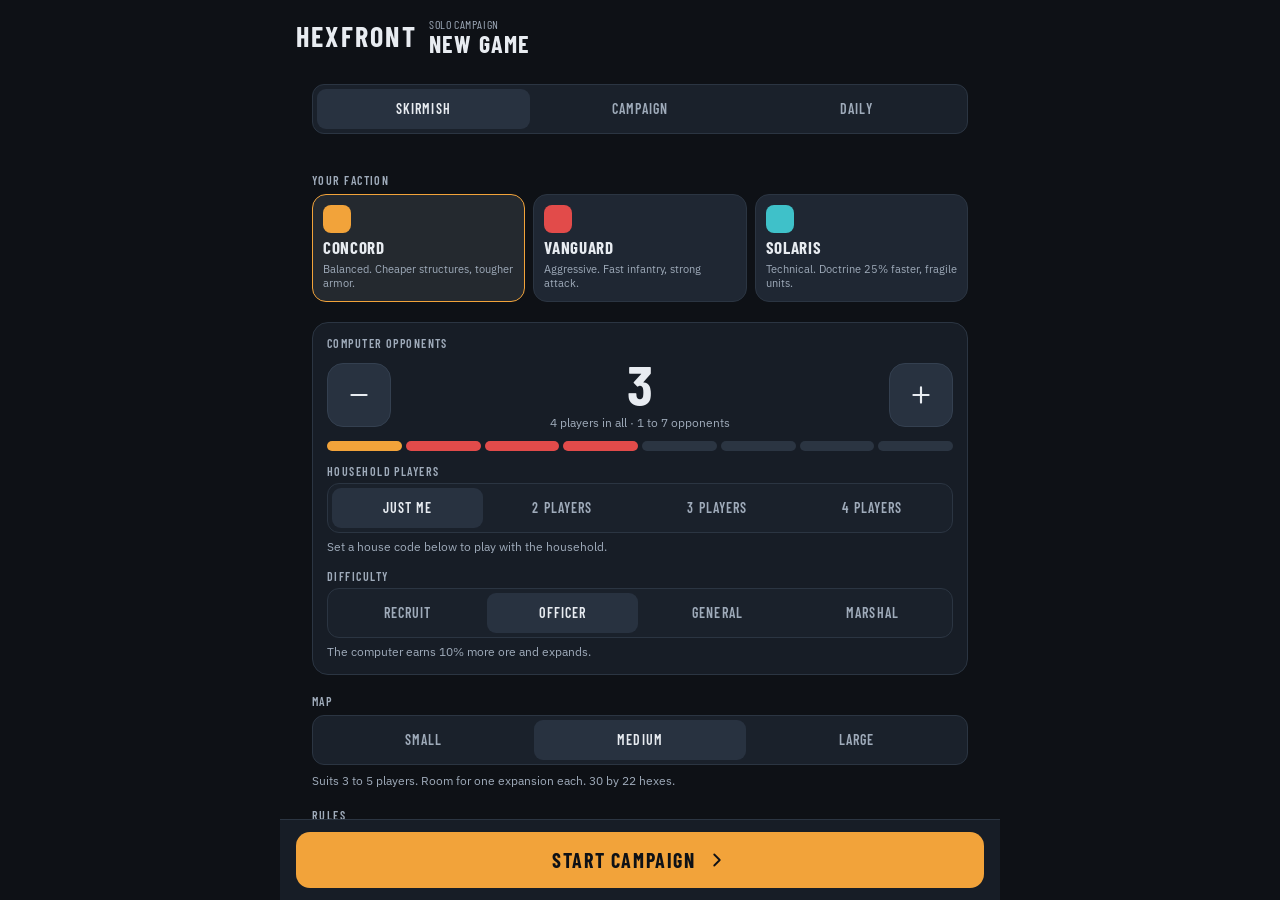
==== index.html @ 1cd72ffb "Hexfront build b8222e4" ====
<!doctype html>
<html lang="en">
<head>
<meta charset="utf-8">
<meta name="viewport" content="width=device-width, initial-scale=1, viewport-fit=cover, user-scalable=no, maximum-scale=1">
<meta name="theme-color" content="#0E1116">
<meta name="apple-mobile-web-app-capable" content="yes">
<meta name="mobile-web-app-capable" content="yes">
<meta name="apple-mobile-web-app-status-bar-style" content="black-translucent">
<title>Hexfront</title>
<link rel="preconnect" href="https://fonts.googleapis.com">
<link rel="preconnect" href="https://fonts.gstatic.com" crossorigin>
<link rel="stylesheet" href="https://fonts.googleapis.com/css2?family=Barlow+Condensed:wght@500;600;700&family=IBM+Plex+Sans:wght@400;500;600&display=swap">
<link rel="manifest" href="./manifest.webmanifest">
<link rel="icon" href="./icon.svg" type="image/svg+xml">
<link rel="apple-touch-icon" href="./icon-192.png">
  <script type="module" crossorigin src="./assets/index-Cc6qx8Zr.js"></script>
  <link rel="modulepreload" crossorigin href="./assets/three-NjItnlYf.js">
  <link rel="stylesheet" crossorigin href="./assets/index-BU2cLosu.css">
</head>
<body>
<div id="app"></div>
<script>
  if ("serviceWorker" in navigator && location.protocol.startsWith("http") && !/localhost|127\.0\.0\.1/.test(location.hostname)) {
    window.addEventListener("load", () => navigator.serviceWorker.register("./sw.js").then((reg) => {
      const announce = () => {
        if (document.getElementById("update-banner")) return;
        const b = document.createElement("button");
        b.id = "update-banner";
        b.textContent = "A new version of Hexfront is ready. Tap to reload.";
        b.style.cssText = "position:fixed;left:12px;right:12px;bottom:calc(16px + env(safe-area-inset-bottom));z-index:99;padding:14px;border-radius:14px;border:1px solid #3FC1C9;background:#171D26;color:#E8ECF1;font:600 15px system-ui,sans-serif;text-align:center;box-shadow:0 8px 24px rgba(0,0,0,.5)";
        b.onclick = () => location.reload();
        document.body.appendChild(b);
      };
      if (reg.waiting && navigator.serviceWorker.controller) announce();
      reg.addEventListener("updatefound", () => { const w = reg.installing; if (!w) return; w.addEventListener("statechange", () => { if (w.state === "installed" && navigator.serviceWorker.controller) announce(); }); });
      setInterval(() => reg.update().catch(() => {}), 10 * 60 * 1000);
    }).catch(() => {}));
  }
</script>
</body>
</html>
---- assets/index-BU2cLosu.css ----
:root{--ground: #0E1116;--panel: #171D26;--raised: #1F2733;--raised2: #283240;--line: #2B3542;--line2: #3A4656;--text: #E8ECF1;--muted: #9FABBA;--soft: #C7D0DB;--accent: #F2A33A;--hostile: #E24B4A;--info: #3FC1C9;--ok: #6CC47A;--influence: #B88CFF;--d: "Barlow Condensed", "IBM Plex Sans", sans-serif;--b: "IBM Plex Sans", system-ui, sans-serif;--safe-b: env(safe-area-inset-bottom, 0px);--safe-t: env(safe-area-inset-top, 0px)}*{box-sizing:border-box;-webkit-tap-highlight-color:transparent}html,body{margin:0;height:100%;background:var(--ground);color:var(--text);font:14px/1.35 var(--b);-webkit-font-smoothing:antialiased;overscroll-behavior:none}body{position:fixed;inset:0;overflow:hidden;touch-action:none}#app{position:absolute;inset:0}button{font:inherit;color:inherit;background:none;border:0;padding:0;cursor:pointer;text-align:left;touch-action:manipulation}button:disabled{cursor:default}svg{display:block;flex:none}.d{font-family:var(--d);letter-spacing:.05em;text-transform:uppercase}.num{font-family:var(--d);font-variant-numeric:tabular-nums}.muted{color:var(--muted)}.row{display:flex;align-items:center;gap:8px}.col{display:flex;flex-direction:column;gap:8px}.grow{flex:1;min-width:0}.lab{font:600 12px/1 var(--d);letter-spacing:.12em;text-transform:uppercase;color:var(--muted)}::-webkit-scrollbar{width:0;height:0}.primary{height:56px;border-radius:14px;background:var(--accent);color:#0e1116;display:flex;align-items:center;justify-content:center;gap:10px;font:700 20px/1 var(--d);letter-spacing:.08em;text-transform:uppercase;width:100%}.primary:disabled{opacity:.45}.primary:active{filter:brightness(.92)}.ghost{height:44px;padding:0 14px;border-radius:12px;border:1px solid var(--line2);display:flex;align-items:center;justify-content:center;gap:8px;font:600 15px/1 var(--d);letter-spacing:.06em;text-transform:uppercase;color:var(--text)}.ghost.sm{height:36px;font-size:13px;padding:0 10px;border-radius:9px}.ghost.round{width:44px;padding:0;border-radius:22px}.act{flex:1;height:48px;min-width:0;padding:0 4px;border-radius:10px;background:var(--raised2);border:1px solid #344050;display:flex;align-items:center;justify-content:center;gap:6px;font:600 14px/1 var(--d);letter-spacing:.06em;text-transform:uppercase;color:var(--text)}.act.on{background:var(--accent);color:#0e1116;border-color:var(--accent)}.act.danger{background:var(--hostile);color:#fff;border-color:var(--hostile)}.act:disabled{opacity:.4}.act .kbd{margin-left:2px}.chip{height:36px;padding:0 10px;border-radius:8px;background:var(--panel);border:1px solid var(--line);display:flex;align-items:center;gap:6px;color:var(--text);white-space:nowrap}.chip .k{font:600 11px/1 var(--d);letter-spacing:.08em;text-transform:uppercase;color:var(--muted)}.chip .v{font:700 18px/1 var(--d);letter-spacing:.02em;font-variant-numeric:tabular-nums}.chip .dl{font:600 12px/1 var(--d);color:var(--ok)}.chip .dl.neg{color:var(--hostile)}.chip.warn{border-color:#8a5a14}.chip.warn .v{color:var(--accent)}.chip.icon{width:36px;padding:0;justify-content:center}.kbd{display:none;align-items:center;justify-content:center;min-width:20px;height:20px;padding:0 5px;border-radius:5px;background:var(--ground);border:1px solid var(--line2);font:600 11px/1 var(--d);color:var(--muted);letter-spacing:.04em}.tile{flex:1;height:72px;border-radius:12px;background:var(--raised);border:1px solid var(--line);display:flex;flex-direction:column;align-items:center;justify-content:center;gap:6px;position:relative;color:var(--text)}.tile.on{border-color:var(--accent);background:#24292f}.tile .l{font:600 12px/1 var(--d);letter-spacing:.08em;text-transform:uppercase;color:var(--soft)}.tile .kbd{position:absolute;top:6px;left:6px}.badge{position:absolute;top:6px;right:6px;min-width:18px;height:18px;padding:0 5px;border-radius:9px;background:var(--accent);color:#0e1116;font:700 12px/18px var(--d);text-align:center}.badge.red{background:var(--hostile);color:#fff}.hp{height:6px;border-radius:3px;background:var(--line);overflow:hidden}.hp i{display:block;height:100%;background:var(--ok)}.hp i.mid{background:var(--accent)}.hp i.low{background:var(--hostile)}.seg{display:flex;gap:4px;padding:4px;border-radius:12px;background:#1a212b;border:1px solid var(--line)}.seg button{flex:1;height:40px;border-radius:9px;display:flex;align-items:center;justify-content:center;font:600 14px/1 var(--d);letter-spacing:.08em;text-transform:uppercase;color:var(--muted)}.seg button.on{background:var(--raised2);color:var(--text)}.card{min-height:104px;padding:10px;border-radius:12px;background:var(--raised);border:1px solid var(--line);display:flex;flex-direction:column;gap:6px;color:var(--text);position:relative;text-align:left}.card .n{font:700 15px/1.05 var(--d);letter-spacing:.03em;text-transform:uppercase}.card .m{font:600 12px/1.2 var(--d);letter-spacing:.04em;color:var(--muted);font-variant-numeric:tabular-nums;display:flex;gap:6px;align-items:center;flex-wrap:wrap}.card .blurb{font-size:11px;color:var(--muted);line-height:1.3}.card.lock{opacity:.5}.card.poor .ore{color:var(--hostile)}.card .pw.plus{color:var(--ok)}.card .pw.minus{color:var(--accent)}.listrow{display:flex;align-items:center;gap:10px;min-height:52px;padding:8px 12px;border-radius:12px;background:var(--raised);border:1px solid var(--line);color:var(--text);width:100%;text-align:left}.listrow .t{font:700 15px/1.1 var(--d);letter-spacing:.04em;text-transform:uppercase}.listrow .s{font-size:12px;color:var(--muted);margin-top:2px}.listrow.on{border-color:var(--accent);background:#24292f}.tok{min-width:30px;height:24px;padding:0 6px;border-radius:6px;display:inline-flex;align-items:center;justify-content:center;font:700 13px/1 var(--d);letter-spacing:.06em;color:#0e1116;background:var(--accent);flex:none}.tok.big{width:44px;height:44px;border-radius:10px;font-size:18px}.ring{width:36px;height:36px;border-radius:18px;background:conic-gradient(var(--accent) 0 var(--p, 0%),var(--line) var(--p, 0%) 100%);display:flex;align-items:center;justify-content:center;flex:none}.ring i{width:26px;height:26px;border-radius:13px;background:var(--raised);display:flex;align-items:center;justify-content:center;font:700 12px/1 var(--d);font-style:normal;color:var(--text)}.stat{flex:1;padding:8px 10px;border-radius:10px;background:var(--raised);border:1px solid var(--line)}.stat .k{font:600 11px/1 var(--d);letter-spacing:.08em;text-transform:uppercase;color:var(--muted)}.stat .v{font:700 20px/1.1 var(--d);font-variant-numeric:tabular-nums;margin-top:3px}.stat.warn{border-color:#8a5a14}.stat.warn .v{color:var(--accent)}.toggle{width:48px;height:28px;border-radius:14px;background:var(--accent);position:relative;flex:none}.toggle i{position:absolute;top:3px;left:23px;width:22px;height:22px;border-radius:11px;background:#0e1116;transition:left .15s}.toggle.off{background:var(--line2)}.toggle.off i{left:3px;background:var(--muted)}.tag{display:inline-flex;align-items:center;gap:6px;height:24px;padding:0 8px;border-radius:6px;background:var(--raised);border:1px solid var(--line);font:600 11px/1 var(--d);letter-spacing:.1em;text-transform:uppercase;color:var(--soft)}.setup{position:absolute;inset:0;display:flex;flex-direction:column;background:var(--ground);max-width:560px;margin:0 auto}.setup .head{padding:calc(16px + var(--safe-t)) 16px 0;display:flex;align-items:center;gap:12px}.setup .body{flex:1;overflow-y:auto;padding:20px 16px 16px;display:flex;flex-direction:column;gap:20px}.setup .foot{padding:12px 16px calc(12px + var(--safe-b));background:var(--panel);border-top:1px solid var(--line)}.fac{flex:1;min-height:92px;padding:10px;border-radius:14px;background:var(--raised);border:1px solid var(--line);display:flex;flex-direction:column;gap:6px;color:var(--text)}.fac.on{border-color:var(--fc, var(--accent));background:#24292f}.fac .sw{width:28px;height:28px;border-radius:8px}.fac .n{font:700 17px/1 var(--d);letter-spacing:.04em;text-transform:uppercase}.fac .s{font-size:11px;color:var(--muted);line-height:1.3}.step{width:64px;height:64px;border-radius:16px;background:var(--raised2);border:1px solid #344050;display:flex;align-items:center;justify-content:center;color:var(--text);flex:none}.step:disabled{opacity:.35}.slot{flex:1;height:10px;border-radius:5px;background:var(--line)}.slot.me{background:var(--accent)}.slot.en{background:var(--hostile)}.panelbox{display:flex;flex-direction:column;gap:10px;padding:14px;border-radius:16px;background:var(--panel);border:1px solid var(--line)}.title-xl{font:700 56px/.9 var(--d);font-variant-numeric:tabular-nums}.hero{font:700 44px/.95 var(--d);letter-spacing:.08em;text-transform:uppercase}#game{position:absolute;inset:0;display:grid;grid-template-columns:1fr;grid-template-rows:1fr}#game .map{position:relative;grid-area:1 / 1;overflow:hidden;background:#0b0e12}#game .map canvas{position:absolute;inset:0;width:100%;height:100%;display:block}.labels{position:absolute;inset:0;pointer-events:none;overflow:hidden}.lbl{position:absolute;left:0;top:0;white-space:nowrap;font:600 11px/1 var(--d);letter-spacing:.08em;text-transform:uppercase;color:var(--text);text-shadow:0 1px 2px #000,0 0 6px #000;will-change:transform}.lbl.city{padding:2px 6px;border-radius:4px;background:#0e1116b3;border:1px solid rgba(255,255,255,.12)}.lbl.warn{padding:2px 6px;border-radius:4px;background:#e24b4aeb;color:#fff;font-size:10px}.lbl.city.mine{border-color:#f2a33a99}.lbl.city.theirs{border-color:#e24b4a99}.lbl.fx{font-size:15px;font-weight:700}.lbl.fx.dmg{color:#fff}.lbl.fx.ore{color:#f2b14a}.lbl.fx.cap{color:#fff;font-size:13px}.top{position:absolute;left:12px;right:12px;top:calc(12px + var(--safe-t));display:flex;gap:6px;align-items:center;z-index:3;pointer-events:none}.top>*{pointer-events:auto}.pill{position:absolute;left:50%;transform:translate(-50%);top:calc(58px + var(--safe-t));height:32px;padding:0 12px;border-radius:16px;background:#0e1116eb;border:1px solid var(--line);display:flex;align-items:center;gap:8px;font:600 13px/1 var(--d);letter-spacing:.1em;text-transform:uppercase;white-space:nowrap;color:var(--text);z-index:3;max-width:calc(100% - 24px);overflow:hidden;text-overflow:ellipsis}.pill .dot{width:8px;height:8px;border-radius:4px;background:var(--accent);flex:none}.pill .dot.red{background:var(--hostile)}.floats{position:absolute;right:12px;bottom:var(--dock-h, 280px);display:flex;flex-direction:column;gap:8px;z-index:3;transform:translateY(-12px)}.float{width:48px;height:48px;border-radius:24px;background:#171d26f0;border:1px solid var(--line2);display:flex;align-items:center;justify-content:center;color:var(--text);position:relative}.float .badge{top:-4px;right:-4px}.dock{position:absolute;left:0;right:0;bottom:0;background:#171d26f7;border-top:1px solid var(--line);border-radius:20px 20px 0 0;padding:8px 12px calc(12px + var(--safe-b));display:flex;flex-direction:column;gap:10px;z-index:4}.dock .handle{width:40px;height:4px;border-radius:2px;background:var(--line2);margin:0 auto 2px}.selcard{display:flex;flex-direction:column;gap:10px;padding:10px 12px;border-radius:14px;background:#1a212b;border:1px solid var(--line)}.selcard .name{font:700 20px/1 var(--d);letter-spacing:.04em;text-transform:uppercase}.selcard .sub{font-size:12px;color:var(--muted);margin-top:4px}.selcard .big{font:700 20px/1 var(--d)}.tiles{display:flex;gap:8px}.left{display:none}.sheet{position:absolute;inset:30% 0 0;background:var(--panel);border-top:1px solid var(--line);border-radius:20px 20px 0 0;z-index:6;display:flex;flex-direction:column;transform:translateY(105%);transition:transform .22s cubic-bezier(.2,.8,.2,1)}.sheet.open{transform:translateY(0)}.sheet .handle{width:40px;height:4px;border-radius:2px;background:var(--line2);margin:8px auto 0;flex:none}.sheet .shead{display:flex;align-items:center;gap:12px;padding:10px 12px 0;flex:none}.sheet .sbody{flex:1;overflow-y:auto;padding:12px;display:flex;flex-direction:column;gap:12px;-webkit-overflow-scrolling:touch}.sheet .sfoot{padding:10px 12px calc(10px + var(--safe-b));border-top:1px solid var(--line);display:flex;gap:8px;flex:none}.sheet .title{font:700 22px/1 var(--d);letter-spacing:.04em;text-transform:uppercase}.sheet .subtitle{font-size:12px;color:var(--muted);margin-top:3px}.scrim{position:absolute;inset:0;background:#0e111673;z-index:5;opacity:0;pointer-events:none;transition:opacity .2s}.scrim.on{opacity:1;pointer-events:auto}.grid3{display:grid;grid-template-columns:repeat(3,minmax(0,1fr));gap:8px}.grid2{display:grid;grid-template-columns:repeat(2,minmax(0,1fr));gap:8px}.radial{position:absolute;inset:0;z-index:8;display:none}.radial.on{display:block}.radial .dim{position:absolute;inset:0;background:#0e11168c}.rb{position:absolute;width:64px;height:64px;margin:-32px 0 0 -32px;border-radius:32px;background:var(--raised);border:2px solid var(--line2);display:flex;flex-direction:column;align-items:center;justify-content:center;gap:3px;color:var(--text);font:600 11px/1 var(--d);letter-spacing:.06em;text-transform:uppercase;box-shadow:0 6px 18px #00000080;transition:transform .08s}.rb.hot{transform:scale(1.12);border-color:#fff}.rb.attack.hot{background:var(--hostile);color:#fff}.rb.move.hot,.rb.harvest.hot,.rb.fortify.hot,.rb.rally.hot{background:var(--accent);color:#0e1116}.rb.off{opacity:.4}.rb.cancel{background:var(--ground)}.radial .info{position:absolute;left:24px;right:24px;padding:12px 14px;border-radius:14px;background:#171d26f7;border:1px solid var(--line);display:flex;gap:12px;align-items:center}.radial .hint{position:absolute;left:0;right:0;bottom:0;padding:16px 24px calc(28px + var(--safe-b));background:#171d26f7;border-top:1px solid var(--line);border-radius:20px 20px 0 0;text-align:center}.feed{display:flex;flex-direction:column;padding:4px 12px;border-radius:14px;background:#1a212b;border:1px solid var(--line);max-height:132px;overflow-y:auto}.ev{display:flex;gap:10px;align-items:flex-start;padding:7px 0;border-top:1px solid #222B36;font-size:13px}.ev:first-child{border-top:0}.ev .t{font:700 13px/1.2 var(--d);color:var(--muted);font-variant-numeric:tabular-nums;width:34px;flex:none}.scrub{position:relative;height:6px;border-radius:3px;background:var(--line);margin:14px 6px 10px}.scrub .fill{position:absolute;left:0;top:0;bottom:0;border-radius:3px;background:var(--accent)}.scrub .tick{position:absolute;top:-4px;width:3px;height:14px;border-radius:2px;background:var(--text);margin-left:-1px}.scrub .tick.soon{background:#4b5868}.scrub .knob{position:absolute;top:-7px;width:20px;height:20px;margin-left:-10px;border-radius:10px;background:#fff;border:3px solid var(--accent)}.scrub input{position:absolute;left:-10px;right:-10px;top:-16px;height:38px;width:calc(100% + 20px);opacity:0;margin:0;cursor:pointer}.ctl{width:48px;height:48px;border-radius:12px;background:var(--raised2);border:1px solid #344050;display:flex;align-items:center;justify-content:center;color:var(--text);flex:none}.spd{flex:1;height:40px;border-radius:10px;display:flex;align-items:center;justify-content:center;font:700 16px/1 var(--d);color:var(--muted)}.spd.on{background:var(--raised2);color:var(--text)}.screen{position:absolute;z-index:10;background:var(--ground);display:flex;flex-direction:column;padding:calc(20px + var(--safe-t)) 16px calc(20px + var(--safe-b));gap:16px;overflow-y:auto;max-width:560px;margin:0 auto;inset:0}.screen.wide{max-width:720px}.segs{display:flex;gap:6px}.segs i{flex:1;height:4px;border-radius:2px;background:var(--line)}.segs i.on{background:var(--accent)}.h1{font:700 30px/1.02 var(--d);letter-spacing:.03em;text-transform:uppercase;margin:0}.dcard{display:flex;flex-direction:column;gap:12px;padding:16px 14px;border-radius:18px;background:var(--panel);border:1px solid var(--line)}.dcard .ttl{font:700 24px/1.05 var(--d);letter-spacing:.03em;text-transform:uppercase}.dcard p{margin:0;font-size:14px;color:var(--soft)}.choice{display:flex;align-items:center;gap:12px;min-height:60px;padding:10px 12px;border-radius:14px;background:var(--raised);border:1px solid #344050;color:var(--text);width:100%;text-align:left}.choice.rec{border-color:var(--accent);background:#24292f}.choice .t{font:700 16px/1.05 var(--d);letter-spacing:.04em;text-transform:uppercase;display:block}.choice .s{font-size:12px;color:var(--muted);margin-top:3px;display:block}.choice .key{width:28px;height:28px;border-radius:8px;background:var(--raised2);display:flex;align-items:center;justify-content:center;font:700 14px/1 var(--d);flex:none}.choice.rec .key{background:var(--accent);color:#0e1116}.next{display:flex;align-items:center;gap:10px;padding:10px 12px;border-radius:12px;background:var(--panel);border:1px solid var(--line);color:var(--muted);font:600 13px/1.1 var(--d);letter-spacing:.04em;text-transform:uppercase}.lane .lh{display:flex;align-items:center;gap:8px;font:600 12px/1 var(--d);letter-spacing:.1em;text-transform:uppercase;color:var(--muted);margin-bottom:8px}.strip{display:flex;gap:8px;overflow-x:auto;padding-bottom:4px}.tc{flex:0 0 150px;min-height:108px;padding:10px;border-radius:12px;background:var(--raised);border:1px solid var(--line);display:flex;flex-direction:column;gap:6px;color:var(--text);text-align:left}.tc .n{font:700 15px/1.05 var(--d);letter-spacing:.03em;text-transform:uppercase}.tc .m{font-size:12px;color:var(--muted);line-height:1.3}.tc .st{margin-top:auto;font:600 11px/1 var(--d);letter-spacing:.08em;text-transform:uppercase;color:var(--muted);display:flex;align-items:center;gap:6px}.tc.done{opacity:.6}.tc.done .st{color:var(--ok)}.tc.now{border-color:var(--accent);background:#24292f}.tc.now .st{color:var(--accent)}.tc.lock{opacity:.45}.tc.avail .st{color:var(--info)}.coach{position:absolute;left:12px;right:12px;top:calc(100px + var(--safe-t));padding:12px 14px;border-radius:14px;background:#171d26f7;border:1px solid var(--info);z-index:7;box-shadow:0 8px 24px #0006}@media(min-width:1024px){.coach{left:auto;right:16px;top:60px;width:380px}}.toast{position:absolute;left:50%;transform:translate(-50%);bottom:calc(var(--dock-h, 280px) + 8px);padding:10px 14px;border-radius:12px;background:#0e1116f2;border:1px solid var(--line2);font-size:13px;color:var(--text);z-index:7;max-width:calc(100% - 32px);text-align:center;opacity:0;transition:opacity .2s;pointer-events:none}.toast.on{opacity:1}.toast.act{pointer-events:auto;display:flex;align-items:center;gap:10px}.toastbtn{flex:none;min-height:36px;padding:0 14px;border-radius:10px;background:var(--accent);color:#0e1116;font:700 13px/1 var(--d);letter-spacing:.04em;text-transform:uppercase}.selclose{flex:none;align-self:flex-start;width:36px;height:36px;margin:-4px -6px 0 0;border-radius:10px;display:grid;place-items:center;color:var(--muted);background:transparent;border:1px solid var(--line)}.selclose:hover{color:var(--text);border-color:var(--line2)}@media(min-width:1024px){.kbd{display:inline-flex}#game{grid-template-columns:250px minmax(0,1fr) 340px;grid-template-rows:60px minmax(0,1fr) auto}#game .map{grid-area:2 / 2}.top{position:static;grid-area:1 / 1 / 2 / 4;padding:0 16px;background:#11161d;border-bottom:1px solid var(--line);pointer-events:auto}.top .brand{display:block}.pill{top:16px}.floats{bottom:16px;transform:none}.dock{position:static;grid-area:3 / 1 / 4 / 4;border-radius:0;flex-direction:row;align-items:center;padding:12px 16px;gap:12px}.dock .handle{display:none}.dock .selcard{flex:1 1 420px;min-width:0}.dock .tiles{flex:1 1 360px}.dock .primary{flex:0 1 280px;width:auto;height:72px;padding:0 24px}.left{display:flex;flex-direction:column;gap:10px;grid-area:2 / 1;padding:12px;border-right:1px solid var(--line);background:#11161d;overflow-y:auto}.sheet{position:static;grid-area:2 / 3;transform:none;border-radius:0;border-top:0;border-left:1px solid var(--line);background:#11161d;top:auto;transition:none}.sheet .handle,.scrim{display:none}.screen{position:absolute;inset:60px 340px auto 250px;min-height:0;max-height:calc(100% - 60px);margin:0;max-width:none;border-right:1px solid var(--line);padding:28px 40px}.screen.wide{inset:60px 0 0;max-width:none;border:0;padding:40px max(40px,calc((100% - 760px)/2))}.radial .hint{left:250px;right:340px}.toast{bottom:140px}.setup{max-width:720px}.setup .body{padding:28px 32px}}.selcard .standing{gap:6px;flex-wrap:wrap}.selcard .standing .ghost.sm{flex:1 1 0;min-width:0;display:inline-flex;align-items:center;justify-content:center;gap:4px}.ghost.sm.on{border-color:var(--accent);color:var(--accent)}.lbl.odds{padding:3px 6px;border-radius:5px;font-size:12px;color:#0e1116;text-shadow:none}.lbl.odds.good{background:#6cc47a}.lbl.odds.even{background:#f2a33a}.lbl.odds.bad{background:#e24b4a;color:#fff}.lbl.eta{padding:2px 6px;border-radius:4px;background:#ffd48af2;color:#0e1116;text-shadow:none;font-size:10px}.lbl.ghost{color:#9fabba;font-size:9px;opacity:.9}.objective{position:absolute;left:50%;transform:translate(-50%);top:calc(96px + var(--safe-t));height:26px;padding:0 10px;border-radius:13px;background:#0e1116d9;border:1px solid rgba(242,177,74,.45);display:flex;align-items:center;gap:6px;font:600 11px/1 var(--d);letter-spacing:.06em;text-transform:uppercase;white-space:nowrap;color:#f2b14a;z-index:3;max-width:calc(100% - 24px);overflow:hidden;text-overflow:ellipsis}.lbl.orefield{font-size:13px;font-weight:700}.lbl.orefield.mine{color:#f2b14a}.lbl.orefield.theirs{color:#e24b4a}.lbl.orefield.free{color:#e8edf2}.editor{position:fixed;inset:0;z-index:50;background:var(--ground);overflow-y:auto;padding:calc(16px + var(--safe-t, 0px)) 16px 24px;display:flex;flex-direction:column;gap:12px;max-width:940px;margin:0 auto}.edwrap{display:flex;justify-content:center}.edcanvas{touch-action:none;border-radius:10px;background:#0b0e12}.edpal{display:flex;flex-wrap:wrap;gap:6px}.edtool{display:inline-flex;align-items:center;gap:6px;height:34px;padding:0 10px;border-radius:9px;border:1px solid var(--line);background:var(--raised);color:var(--text);font:600 12px/1 var(--d);letter-spacing:.04em;text-transform:uppercase}.edtool.on{border-color:var(--accent);color:var(--accent)}.edtool .sw{width:14px;height:14px;border-radius:3px;flex:none}.medals{display:grid;grid-template-columns:repeat(auto-fill,minmax(160px,1fr));gap:6px}.medal{display:flex;gap:8px;align-items:flex-start;padding:8px;border-radius:10px;border:1px solid var(--line);opacity:.55}.medal.got{opacity:1;border-color:#f2b14a80}.medal .mi{font-size:18px;line-height:1}.medal .t{font:700 13px/1.1 var(--d);text-transform:uppercase;letter-spacing:.04em}.medal .s{font-size:11px;color:var(--muted);margin-top:2px}.lbl.oreamt{font-size:11px;font-weight:700;color:#f2b14a}
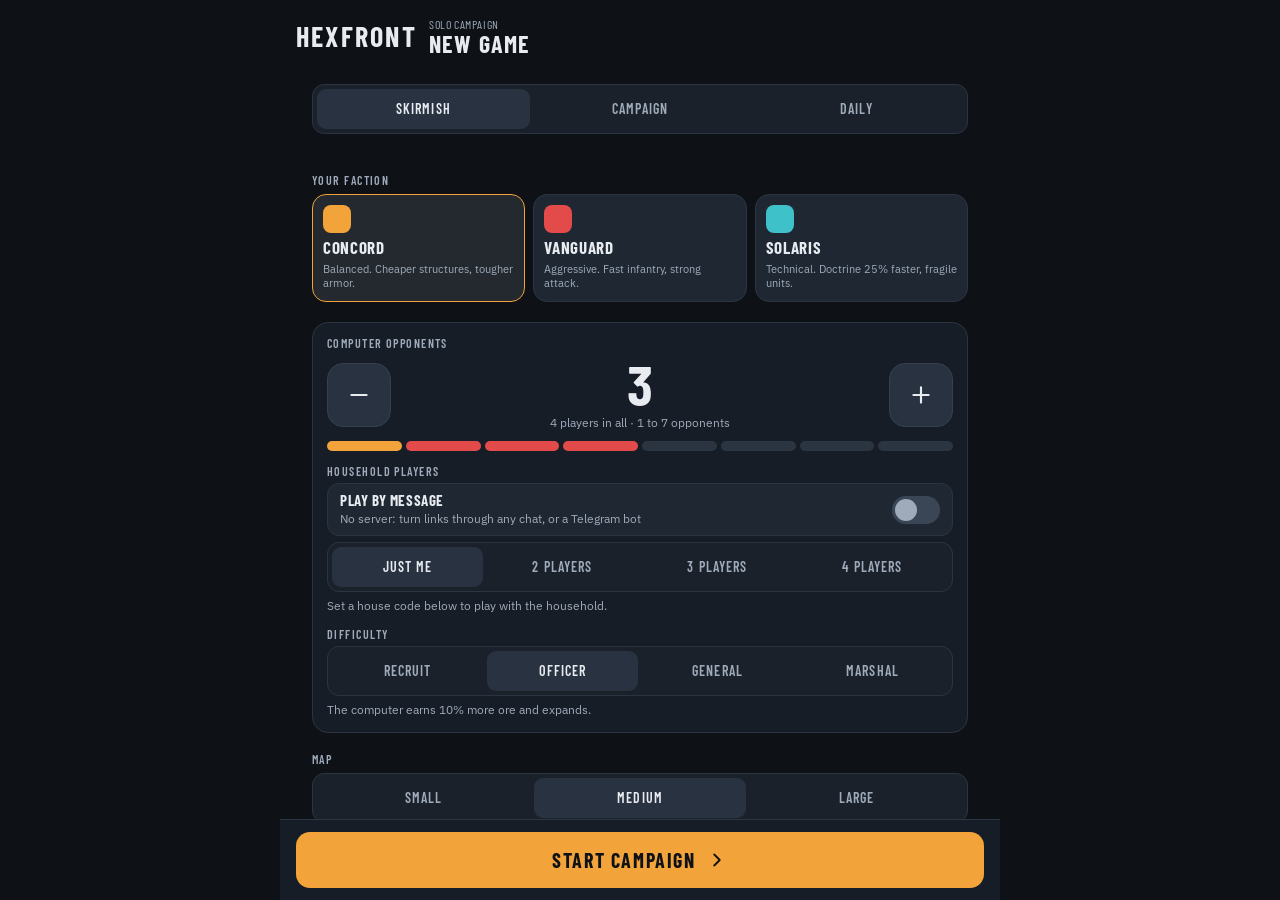
==== commit 55015445: "Hexfront build f3711df" ====
--- a/index.html
+++ b/index.html
@@ -7,6 +7,7 @@
 <meta name="apple-mobile-web-app-capable" content="yes">
 <meta name="mobile-web-app-capable" content="yes">
 <meta name="apple-mobile-web-app-status-bar-style" content="black-translucent">
+<meta name="robots" content="noindex, nofollow">
 <title>Hexfront</title>
 <link rel="preconnect" href="https://fonts.googleapis.com">
 <link rel="preconnect" href="https://fonts.gstatic.com" crossorigin>
@@ -14,7 +15,7 @@
 <link rel="manifest" href="./manifest.webmanifest">
 <link rel="icon" href="./icon.svg" type="image/svg+xml">
 <link rel="apple-touch-icon" href="./icon-192.png">
-  <script type="module" crossorigin src="./assets/index-Cc6qx8Zr.js"></script>
+  <script type="module" crossorigin src="./assets/index-CMdJ0Gzd.js"></script>
   <link rel="modulepreload" crossorigin href="./assets/three-NjItnlYf.js">
   <link rel="stylesheet" crossorigin href="./assets/index-BU2cLosu.css">
 </head>
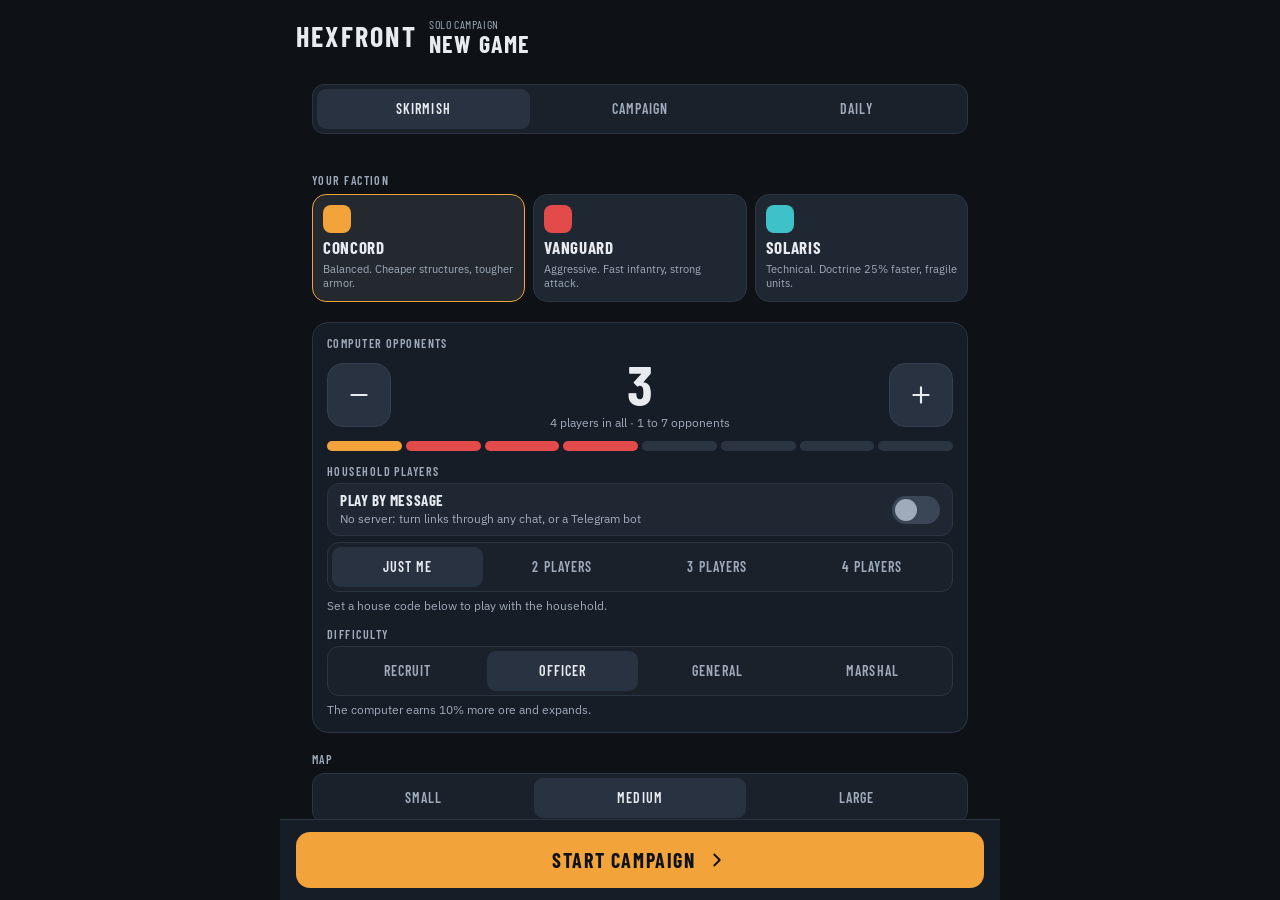
==== commit 2b6ed9ed: "Hexfront build 72871c9" ====
--- a/index.html
+++ b/index.html
@@ -15,7 +15,7 @@
 <link rel="manifest" href="./manifest.webmanifest">
 <link rel="icon" href="./icon.svg" type="image/svg+xml">
 <link rel="apple-touch-icon" href="./icon-192.png">
-  <script type="module" crossorigin src="./assets/index-CMdJ0Gzd.js"></script>
+  <script type="module" crossorigin src="./assets/index-BgsZjFG6.js"></script>
   <link rel="modulepreload" crossorigin href="./assets/three-NjItnlYf.js">
   <link rel="stylesheet" crossorigin href="./assets/index-BU2cLosu.css">
 </head>
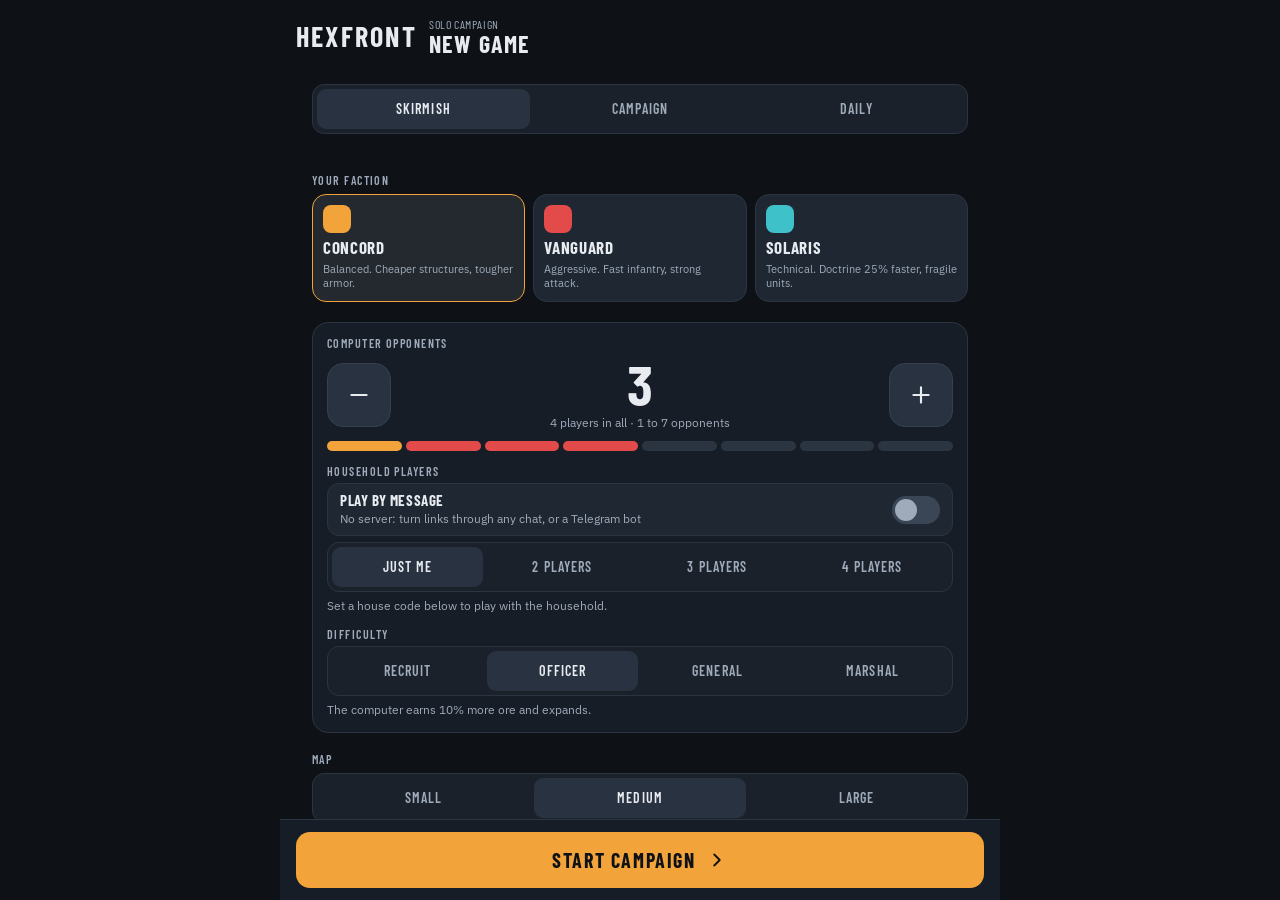
==== commit 39a7d84a: "Hexfront build 6910c79" ====
--- a/index.html
+++ b/index.html
@@ -15,8 +15,8 @@
 <link rel="manifest" href="./manifest.webmanifest">
 <link rel="icon" href="./icon.svg" type="image/svg+xml">
 <link rel="apple-touch-icon" href="./icon-192.png">
-  <script type="module" crossorigin src="./assets/index-BgsZjFG6.js"></script>
-  <link rel="modulepreload" crossorigin href="./assets/three-NjItnlYf.js">
+  <script type="module" crossorigin src="./assets/index-CR-FYOFT.js"></script>
+  <link rel="modulepreload" crossorigin href="./assets/three-Y268TnyY.js">
   <link rel="stylesheet" crossorigin href="./assets/index-BU2cLosu.css">
 </head>
 <body>
